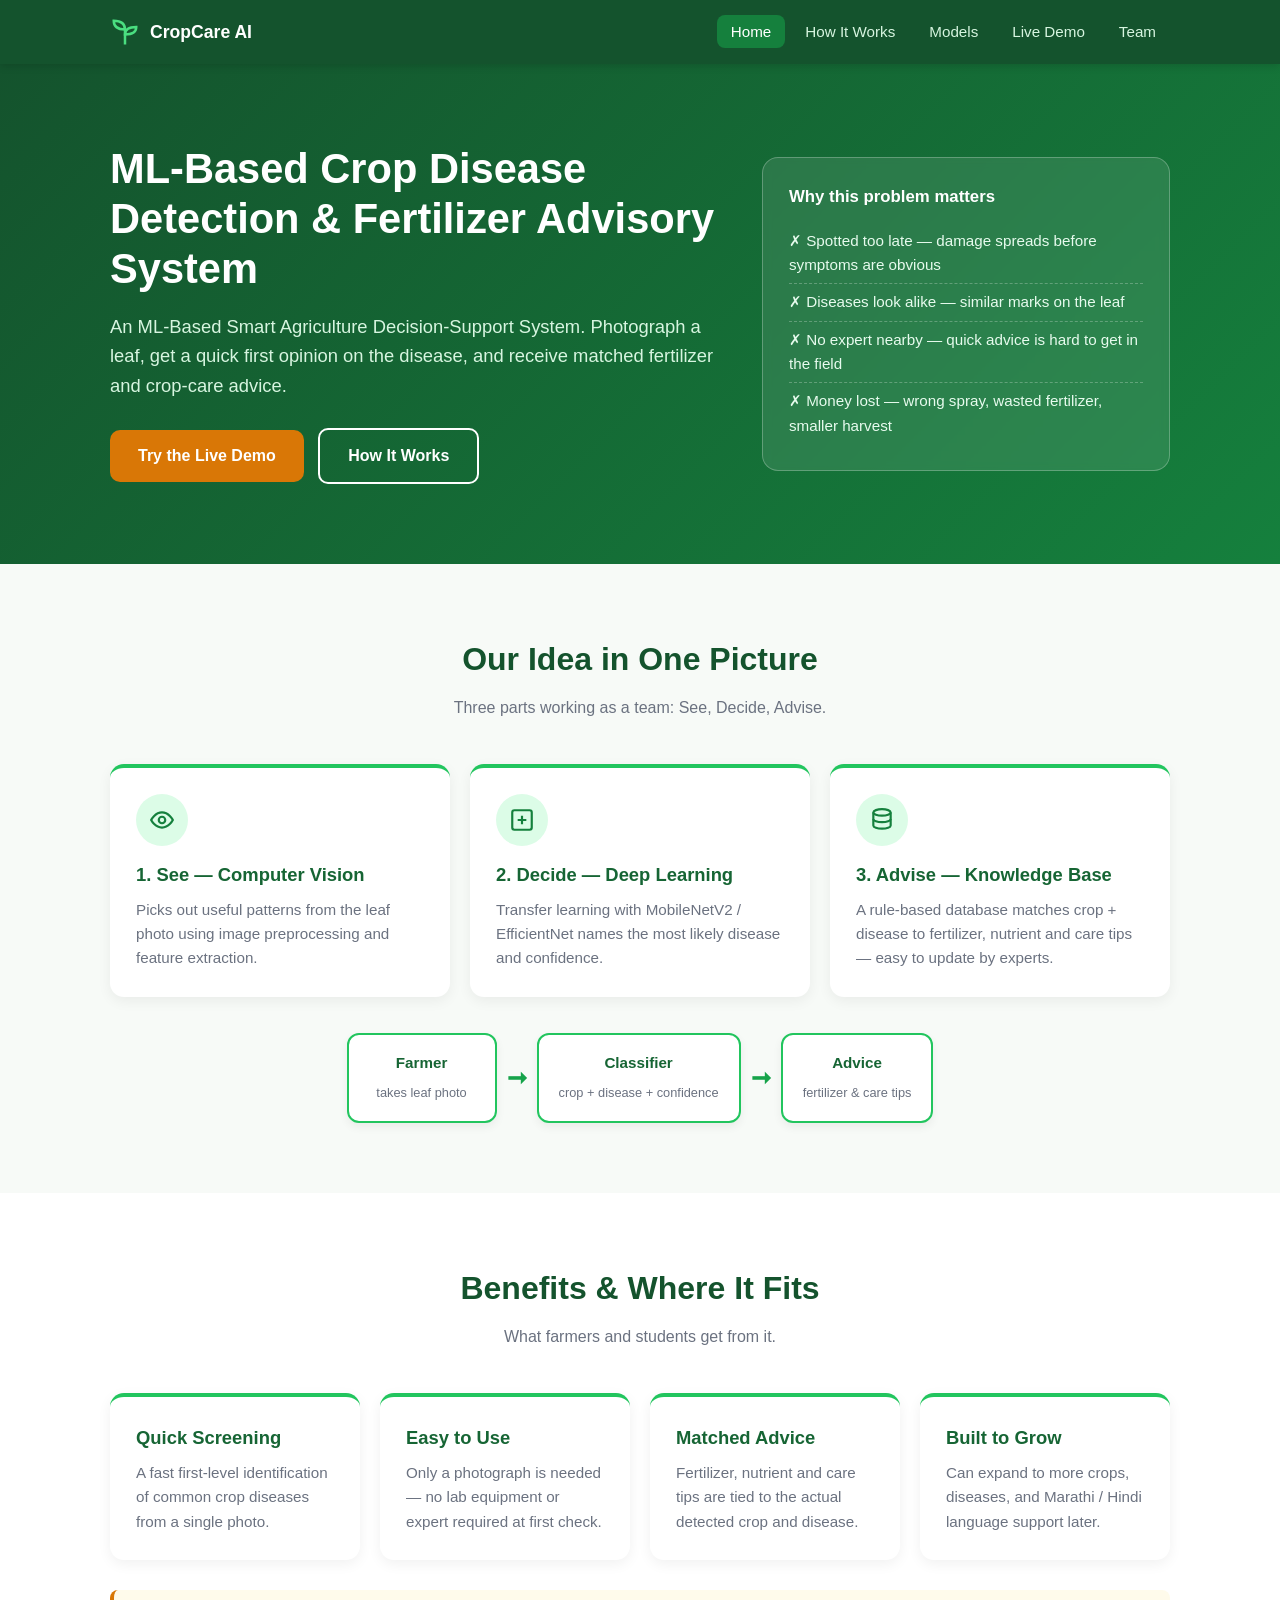
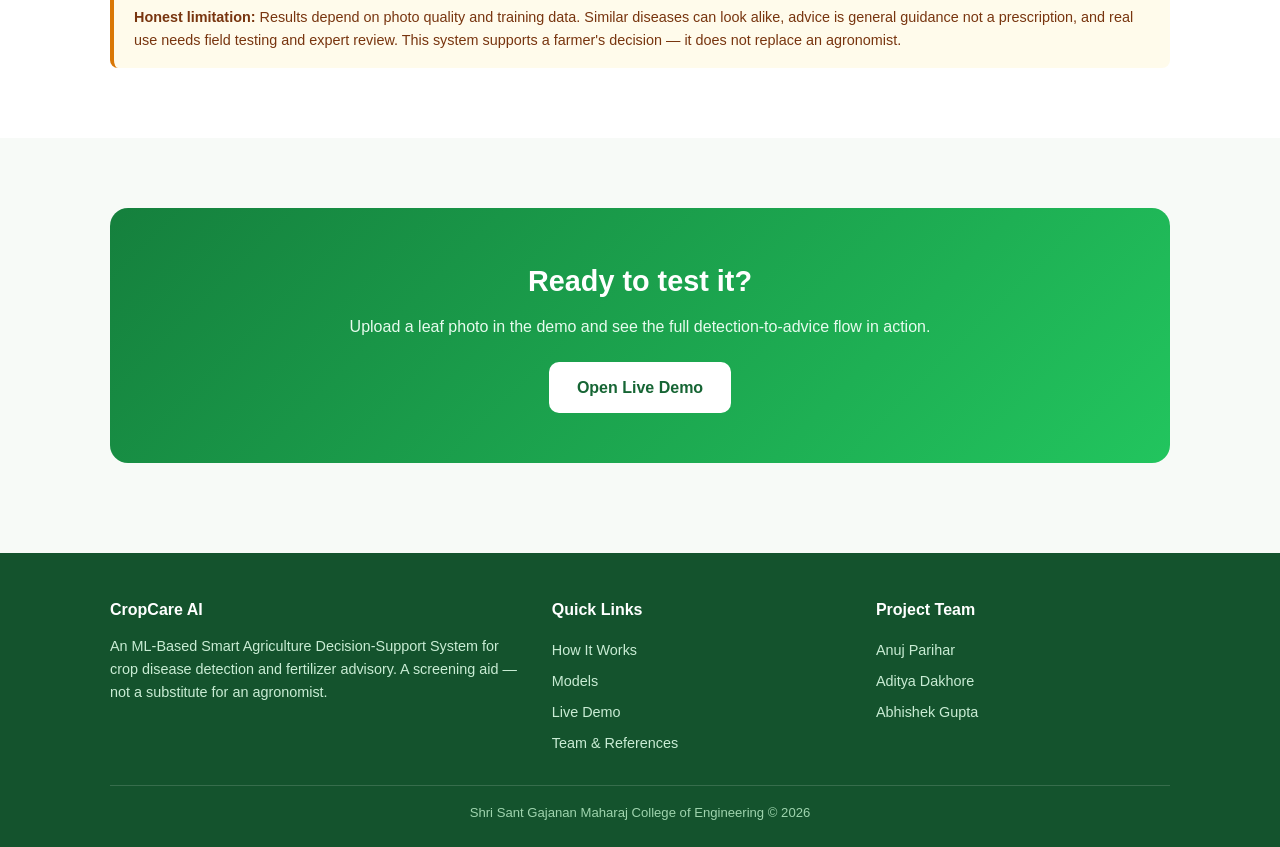
==== website/index.html @ b9314f1b "Initial fullstack project" ====
<!DOCTYPE html>
<html lang="en">
<head>
<title>CropCare AI | ML-Based Crop Disease Detection & Fertilizer Advisory</title>
<meta charset="UTF-8">
<meta name="viewport" content="width=device-width, initial-scale=1.0">
<link rel="stylesheet" href="css/style.css">
</head>
<body>
<nav>
  <div class="container nav-inner">
    <a class="logo" href="index.html">
      <svg viewBox="0 0 24 24" fill="none" stroke="#4ade80" stroke-width="2"><path d="M12 22V10"/><path d="M12 10C12 5 8 3 3 3c0 5 4 7 9 7z"/><path d="M12 14c0-4 3.5-6 9-6 0 4.5-3.5 6-9 6z"/></svg>
      CropCare AI
    </a>
    <button class="hamburger">&#9776;</button>
    <ul class="nav-links">
      <li><a href="index.html">Home</a></li>
      <li><a href="how-it-works.html">How It Works</a></li>
      <li><a href="models.html">Models</a></li>
      <li><a href="demo.html">Live Demo</a></li>
      <li><a href="team.html">Team</a></li>
    </ul>
  </div>
</nav>

<header class="hero">
  <div class="container hero-grid">
    <div>
      <h1>ML-Based Crop Disease Detection &amp; Fertilizer Advisory System</h1>
      <p class="lead">An ML-Based Smart Agriculture Decision-Support System. Photograph a leaf, get a quick first opinion on the disease, and receive matched fertilizer and crop-care advice.</p>
      <a href="demo.html" class="btn btn-primary">Try the Live Demo</a>
      <a href="how-it-works.html" class="btn btn-outline" style="margin-left:10px">How It Works</a>
    </div>
    <div class="hero-card">
      <h3>Why this problem matters</h3>
      <ul>
        <li>&#10007; Spotted too late — damage spreads before symptoms are obvious</li>
        <li>&#10007; Diseases look alike — similar marks on the leaf</li>
        <li>&#10007; No expert nearby — quick advice is hard to get in the field</li>
        <li>&#10007; Money lost — wrong spray, wasted fertilizer, smaller harvest</li>
      </ul>
    </div>
  </div>
</header>

<section>
  <div class="container">
    <h2 class="section-title">Our Idea in One Picture</h2>
    <p class="section-sub">Three parts working as a team: See, Decide, Advise.</p>
    <div class="grid-3">
      <div class="card">
        <div class="icon-circle"><svg viewBox="0 0 24 24" fill="none" stroke-width="2"><circle cx="12" cy="12" r="3"/><path d="M2 12s3.5-7 10-7 10 7 10 7-3.5 7-10 7-10-7-10-7z"/></svg></div>
        <h3>1. See — Computer Vision</h3>
        <p>Picks out useful patterns from the leaf photo using image preprocessing and feature extraction.</p>
      </div>
      <div class="card">
        <div class="icon-circle"><svg viewBox="0 0 24 24" fill="none" stroke-width="2"><rect x="3" y="3" width="18" height="18" rx="2"/><path d="M8 12h8M12 8v8"/></svg></div>
        <h3>2. Decide — Deep Learning</h3>
        <p>Transfer learning with MobileNetV2 / EfficientNet names the most likely disease and confidence.</p>
      </div>
      <div class="card">
        <div class="icon-circle"><svg viewBox="0 0 24 24" fill="none" stroke-width="2"><ellipse cx="12" cy="5" rx="8" ry="3"/><path d="M4 5v6c0 1.7 3.6 3 8 3s8-1.3 8-3V5"/><path d="M4 11v6c0 1.7 3.6 3 8 3s8-1.3 8-3v-6"/></svg></div>
        <h3>3. Advise — Knowledge Base</h3>
        <p>A rule-based database matches crop + disease to fertilizer, nutrient and care tips — easy to update by experts.</p>
      </div>
    </div>
    <div style="text-align:center;margin-top:36px">
      <div class="flow">
        <div class="flow-box"><b>Farmer</b><span>takes leaf photo</span></div>
        <div class="flow-arrow">&#10142;</div>
        <div class="flow-box"><b>Classifier</b><span>crop + disease + confidence</span></div>
        <div class="flow-arrow">&#10142;</div>
        <div class="flow-box"><b>Advice</b><span>fertilizer &amp; care tips</span></div>
      </div>
    </div>
  </div>
</section>

<section class="bg-white">
  <div class="container">
    <h2 class="section-title">Benefits &amp; Where It Fits</h2>
    <p class="section-sub">What farmers and students get from it.</p>
    <div class="grid-4">
      <div class="card"><h3>Quick Screening</h3><p>A fast first-level identification of common crop diseases from a single photo.</p></div>
      <div class="card"><h3>Easy to Use</h3><p>Only a photograph is needed — no lab equipment or expert required at first check.</p></div>
      <div class="card"><h3>Matched Advice</h3><p>Fertilizer, nutrient and care tips are tied to the actual detected crop and disease.</p></div>
      <div class="card"><h3>Built to Grow</h3><p>Can expand to more crops, diseases, and Marathi / Hindi language support later.</p></div>
    </div>
    <div class="disclaimer"><strong>Honest limitation:</strong> Results depend on photo quality and training data. Similar diseases can look alike, advice is general guidance not a prescription, and real use needs field testing and expert review. This system supports a farmer's decision — it does not replace an agronomist.</div>
  </div>
</section>

<section>
  <div class="container">
    <div class="cta">
      <h2>Ready to test it?</h2>
      <p>Upload a leaf photo in the demo and see the full detection-to-advice flow in action.</p>
      <a href="demo.html" class="btn btn-primary" style="background:#fff;color:var(--green-800)">Open Live Demo</a>
    </div>
  </div>
</section>

<footer>
  <div class="container">
    <div class="footer-grid">
      <div>
        <h4>CropCare AI</h4>
        <p style="font-size:.9rem">An ML-Based Smart Agriculture Decision-Support System for crop disease detection and fertilizer advisory. A screening aid — not a substitute for an agronomist.</p>
      </div>
      <div>
        <h4>Quick Links</h4>
        <ul>
          <li><a href="how-it-works.html">How It Works</a></li>
          <li><a href="models.html">Models</a></li>
          <li><a href="demo.html">Live Demo</a></li>
          <li><a href="team.html">Team &amp; References</a></li>
        </ul>
      </div>
      <div>
        <h4>Project Team</h4>
        <ul>
          <li>Anuj Parihar</li>
          <li>Aditya Dakhore</li>
          <li>Abhishek Gupta</li>
        </ul>
      </div>
    </div>
    <div class="footer-bottom">Shri Sant Gajanan Maharaj College of Engineering &copy; <span id="year"></span></div>
  </div>
</footer>
<script src="js/knowledgebase.js"></script>
<script src="js/main.js"></script>
</body>
</html>
---- website/css/style.css ----
:root{
  --green-900:#14532d; --green-800:#166534; --green-700:#15803d;
  --green-600:#16a34a; --green-500:#22c55e; --green-100:#dcfce7;
  --green-50:#f0fdf4; --amber:#d97706; --ink:#1f2937; --muted:#6b7280;
  --card:#ffffff; --bg:#f7faf7;
}
*{margin:0;padding:0;box-sizing:border-box}
body{font-family:'Segoe UI',Arial,sans-serif;background:var(--bg);color:var(--ink);line-height:1.6}
a{text-decoration:none;color:inherit}
.container{max-width:1100px;margin:0 auto;padding:0 20px}

/* NAV */
nav{background:var(--green-900);position:sticky;top:0;z-index:50;box-shadow:0 2px 8px rgba(0,0,0,.15)}
.nav-inner{display:flex;align-items:center;justify-content:space-between;height:64px}
.logo{display:flex;align-items:center;gap:10px;color:#fff;font-weight:700;font-size:1.1rem}
.logo svg{width:30px;height:30px}
.nav-links{display:flex;gap:6px;list-style:none}
.nav-links a{color:#d7f5e0;padding:8px 14px;border-radius:8px;font-size:.95rem;transition:.2s}
.nav-links a:hover,.nav-links a.active{background:var(--green-700);color:#fff}
.hamburger{display:none;background:none;border:none;color:#fff;font-size:1.6rem;cursor:pointer}

/* HERO */
.hero{background:linear-gradient(135deg,var(--green-900),var(--green-700));color:#fff;padding:80px 0}
.hero-grid{display:grid;grid-template-columns:1.2fr .8fr;gap:40px;align-items:center}
.hero h1{font-size:2.6rem;line-height:1.2;margin-bottom:18px}
.hero p.lead{font-size:1.15rem;color:#d7f5e0;margin-bottom:28px}
.btn{display:inline-block;padding:13px 28px;border-radius:10px;font-weight:600;transition:.2s;cursor:pointer;border:none;font-size:1rem}
.btn-primary{background:var(--amber);color:#fff}
.btn-primary:hover{background:#b45309;transform:translateY(-2px)}
.btn-outline{background:transparent;border:2px solid #fff;color:#fff}
.btn-outline:hover{background:rgba(255,255,255,.12)}
.hero-card{background:rgba(255,255,255,.1);border:1px solid rgba(255,255,255,.25);border-radius:16px;padding:26px;backdrop-filter:blur(4px)}
.hero-card h3{margin-bottom:12px;font-size:1.05rem}
.hero-card ul{list-style:none}
.hero-card li{padding:6px 0;border-bottom:1px dashed rgba(255,255,255,.25);font-size:.95rem;color:#e7fbee}
.hero-card li:last-child{border:none}

/* SECTIONS */
section{padding:70px 0}
.section-title{text-align:center;font-size:2rem;color:var(--green-900);margin-bottom:10px}
.section-sub{text-align:center;color:var(--muted);max-width:650px;margin:0 auto 44px}
.bg-white{background:#fff}

/* CARDS */
.grid-4{display:grid;grid-template-columns:repeat(4,1fr);gap:20px}
.grid-3{display:grid;grid-template-columns:repeat(3,1fr);gap:20px}
.grid-2{display:grid;grid-template-columns:repeat(2,1fr);gap:24px}
.card{background:var(--card);border-radius:14px;padding:26px;box-shadow:0 4px 14px rgba(0,0,0,.06);transition:.2s;border-top:4px solid var(--green-500)}
.card:hover{transform:translateY(-5px);box-shadow:0 10px 24px rgba(0,0,0,.1)}
.card h3{color:var(--green-800);margin-bottom:8px;font-size:1.15rem}
.card p{color:var(--muted);font-size:.95rem}
.icon-circle{width:52px;height:52px;border-radius:50%;background:var(--green-100);display:flex;align-items:center;justify-content:center;margin-bottom:14px}
.icon-circle svg{width:26px;height:26px;stroke:var(--green-700)}

/* STEPS */
.steps{counter-reset:step}
.step{display:flex;gap:18px;margin-bottom:26px;align-items:flex-start}
.step-num{counter-increment:step;min-width:46px;height:46px;border-radius:50%;background:var(--green-600);color:#fff;display:flex;align-items:center;justify-content:center;font-weight:700;font-size:1.1rem}
.step-num::before{content:counter(step)}
.step h4{color:var(--green-800);margin-bottom:4px}
.step p{color:var(--muted);font-size:.95rem}

/* TABLE */
table{width:100%;border-collapse:collapse;background:#fff;border-radius:12px;overflow:hidden;box-shadow:0 4px 14px rgba(0,0,0,.06)}
th{background:var(--green-800);color:#fff;padding:14px 16px;text-align:left;font-size:.95rem}
td{padding:13px 16px;border-bottom:1px solid #e5e7eb;font-size:.93rem;color:var(--ink)}
tr:hover td{background:var(--green-50)}

/* ARCHITECTURE FLOW */
.flow{display:flex;align-items:stretch;gap:0;flex-wrap:wrap;justify-content:center}
.flow-box{background:#fff;border:2px solid var(--green-500);border-radius:12px;padding:16px 20px;text-align:center;min-width:150px;box-shadow:0 4px 10px rgba(0,0,0,.06)}
.flow-box b{display:block;color:var(--green-800);margin-bottom:4px;font-size:.95rem}
.flow-box span{font-size:.8rem;color:var(--muted)}
.flow-arrow{align-self:center;padding:0 10px;color:var(--green-600);font-size:1.5rem;font-weight:700}

/* DEMO */
.demo-wrap{display:grid;grid-template-columns:1fr 1fr;gap:30px}
.upload-zone{border:3px dashed var(--green-500);border-radius:16px;padding:44px 24px;text-align:center;background:#fff;cursor:pointer;transition:.2s}
.upload-zone:hover,.upload-zone.dragover{background:var(--green-50);border-color:var(--green-700)}
.upload-zone svg{width:56px;height:56px;stroke:var(--green-600);margin-bottom:12px}
.sample-row{display:flex;gap:12px;justify-content:center;margin-top:18px;flex-wrap:wrap}
.sample-chip{border:1px solid var(--green-500);background:var(--green-50);border-radius:20px;padding:6px 14px;font-size:.82rem;cursor:pointer;color:var(--green-800)}
.sample-chip:hover{background:var(--green-100)}
.preview-box{margin-top:18px;text-align:center}
.preview-box img{max-width:100%;max-height:230px;border-radius:12px;box-shadow:0 4px 12px rgba(0,0,0,.15)}
.progress{height:8px;background:#e5e7eb;border-radius:6px;overflow:hidden;margin:16px 0;display:none}
.progress-bar{height:100%;width:0;background:linear-gradient(90deg,var(--green-500),var(--green-700));transition:width .3s}
.result-card{background:#fff;border-radius:16px;padding:26px;box-shadow:0 6px 18px rgba(0,0,0,.08);display:none}
.result-card.show{display:block}
.res-head{display:flex;justify-content:space-between;align-items:center;flex-wrap:wrap;gap:10px;border-bottom:2px solid var(--green-100);padding-bottom:14px;margin-bottom:16px}
.res-disease{font-size:1.3rem;color:var(--green-800);font-weight:700}
.conf-pill{background:var(--green-100);color:var(--green-800);padding:6px 16px;border-radius:20px;font-weight:700;font-size:.95rem}
.res-section{margin-bottom:14px}
.res-section h4{color:var(--green-700);font-size:.95rem;margin-bottom:6px;text-transform:uppercase;letter-spacing:.5px}
.res-section p,.res-section li{font-size:.93rem;color:var(--ink)}
.res-section ul{padding-left:20px}
.badge-sim{display:inline-block;background:#fef3c7;color:#92400e;font-size:.75rem;padding:3px 10px;border-radius:12px;font-weight:600;margin-bottom:10px}

/* TEAM */
.team-card{text-align:center}
.team-avatar{width:80px;height:80px;border-radius:50%;background:var(--green-600);color:#fff;display:flex;align-items:center;justify-content:center;font-size:1.6rem;font-weight:700;margin:0 auto 14px}

/* DISCLAIMER */
.disclaimer{background:#fffbeb;border-left:4px solid var(--amber);border-radius:8px;padding:16px 20px;margin-top:30px;color:#78350f;font-size:.9rem}

/* FOOTER */
footer{background:var(--green-900);color:#c9ecd4;padding:44px 0 24px;margin-top:20px}
.footer-grid{display:grid;grid-template-columns:1.4fr 1fr 1fr;gap:30px;margin-bottom:26px}
footer h4{color:#fff;margin-bottom:12px}
footer a{color:#c9ecd4;font-size:.9rem}
footer a:hover{color:#fff}
footer ul{list-style:none}
footer li{padding:4px 0;font-size:.9rem}
.footer-bottom{border-top:1px solid rgba(255,255,255,.15);padding-top:16px;text-align:center;font-size:.82rem;color:#9fd4ae}

/* CTA */
.cta{background:linear-gradient(135deg,var(--green-700),var(--green-500));border-radius:18px;padding:50px 30px;text-align:center;color:#fff}
.cta h2{font-size:1.8rem;margin-bottom:10px}
.cta p{color:#e7fbee;margin-bottom:22px}

/* REFERENCES */
.ref-list{padding-left:22px}
.ref-list li{margin-bottom:10px;font-size:.92rem;color:var(--muted)}

/* RESPONSIVE */
@media(max-width:900px){
  .hero-grid,.demo-wrap,.grid-2{grid-template-columns:1fr}
  .grid-4{grid-template-columns:repeat(2,1fr)}
  .grid-3{grid-template-columns:repeat(2,1fr)}
  .footer-grid{grid-template-columns:1fr}
  .hero h1{font-size:2rem}
}
@media(max-width:600px){
  .grid-4,.grid-3{grid-template-columns:1fr}
  .hamburger{display:block}
  .nav-links{display:none;position:absolute;top:64px;left:0;right:0;background:var(--green-900);flex-direction:column;padding:12px;gap:4px}
  .nav-links.open{display:flex}
  .flow-box{min-width:120px;margin-bottom:6px}
  .flow-arrow{transform:rotate(90deg);padding:4px 0}
  .flow{flex-direction:column;align-items:center}
}
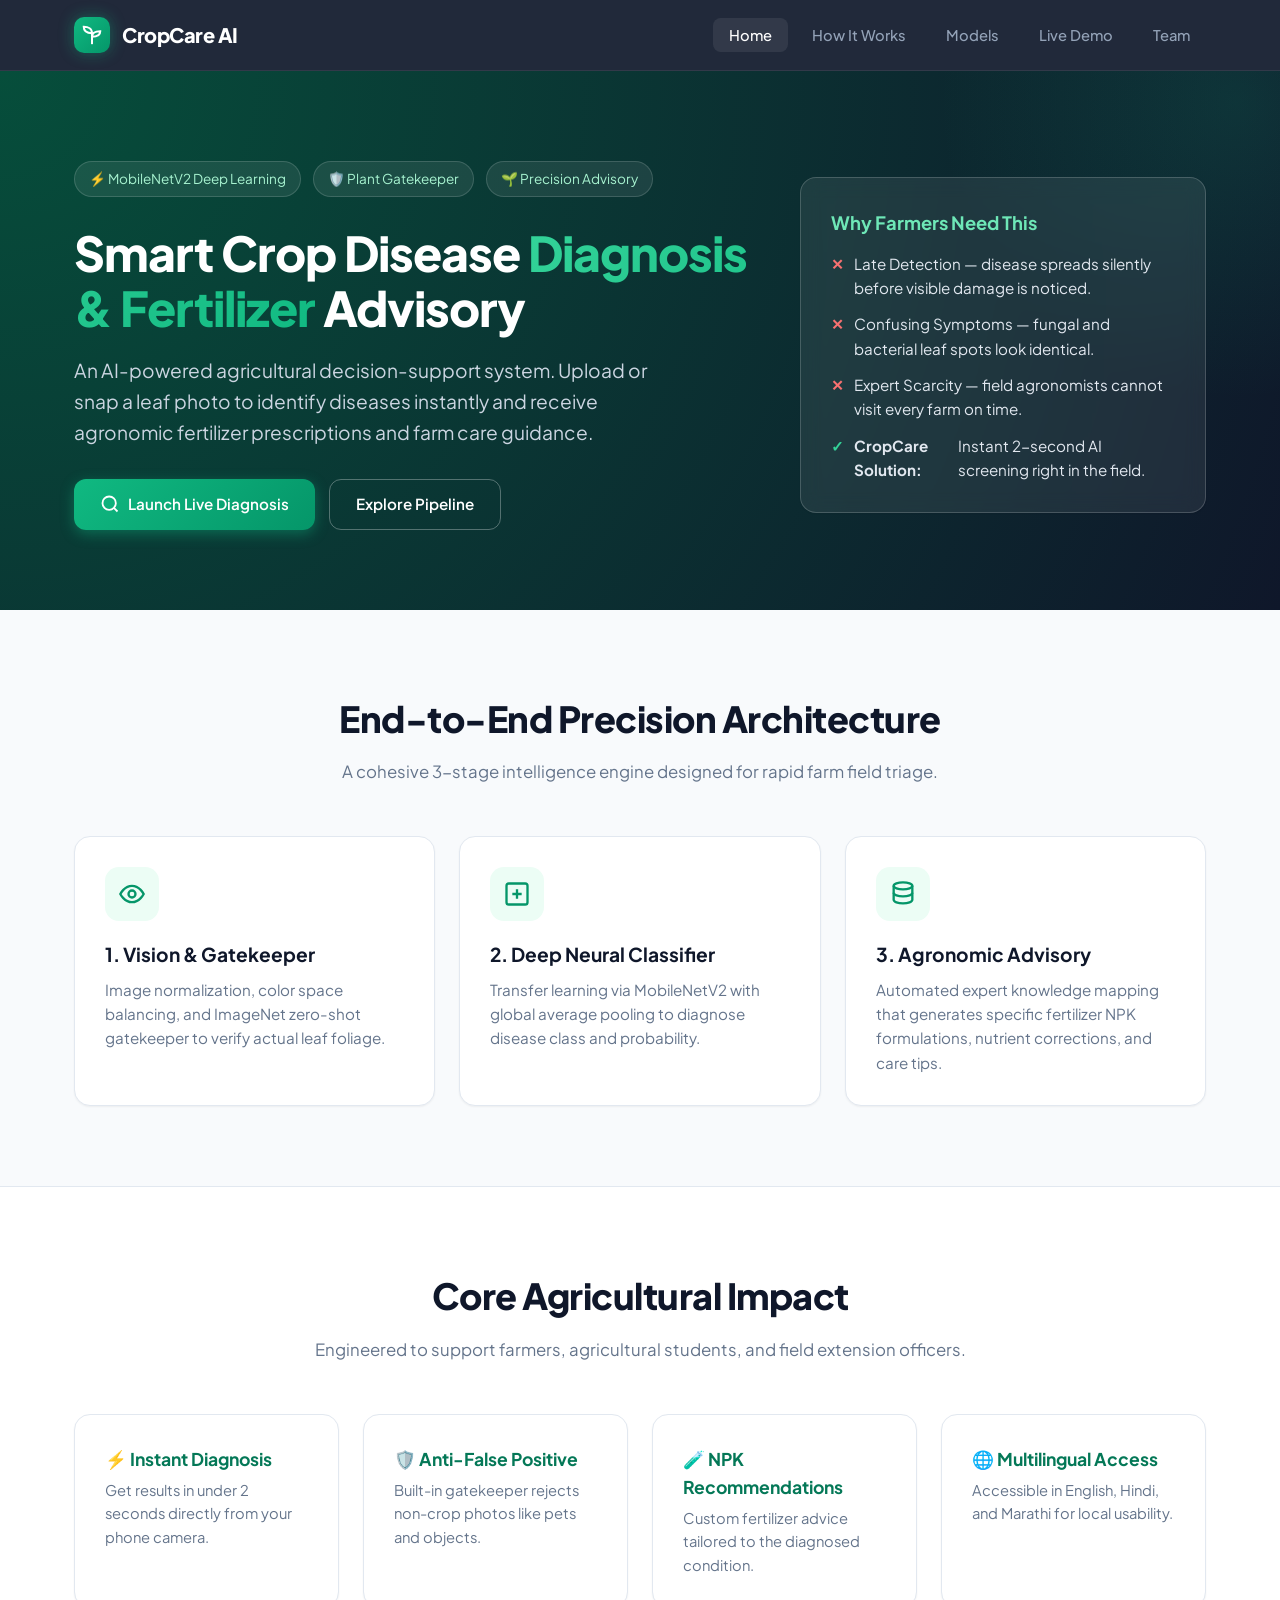
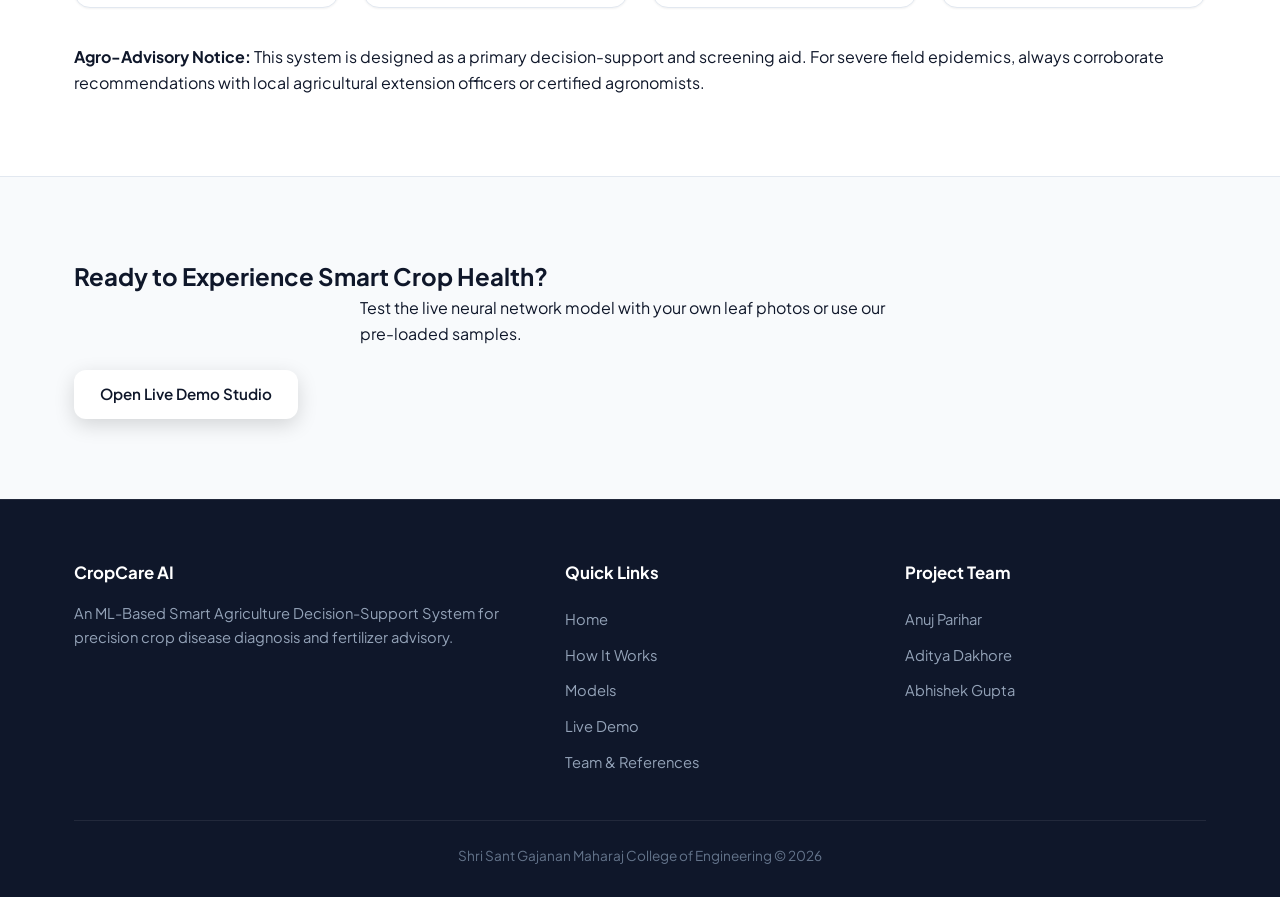
==== commit 0e48ac08: "Add files via upload" ====
--- a/website/index.html
+++ b/website/index.html
@@ -4,18 +4,25 @@
 <title>CropCare AI | ML-Based Crop Disease Detection & Fertilizer Advisory</title>
 <meta charset="UTF-8">
 <meta name="viewport" content="width=device-width, initial-scale=1.0">
+<link rel="preconnect" href="https://fonts.googleapis.com">
+<link rel="preconnect" href="https://fonts.gstatic.com" crossorigin>
+<link href="https://fonts.googleapis.com/css2?family=Plus+Jakarta+Sans:wght@400;500;600;700;800&display=swap" rel="stylesheet">
 <link rel="stylesheet" href="css/style.css">
 </head>
 <body>
+
+<!-- NAVBAR -->
 <nav>
   <div class="container nav-inner">
     <a class="logo" href="index.html">
-      <svg viewBox="0 0 24 24" fill="none" stroke="#4ade80" stroke-width="2"><path d="M12 22V10"/><path d="M12 10C12 5 8 3 3 3c0 5 4 7 9 7z"/><path d="M12 14c0-4 3.5-6 9-6 0 4.5-3.5 6-9 6z"/></svg>
+      <div class="logo-icon">
+        <svg viewBox="0 0 24 24" fill="none" stroke="currentColor" stroke-width="2.2"><path d="M12 22V10"/><path d="M12 10C12 5 8 3 3 3c0 5 4 7 9 7z"/><path d="M12 14c0-4 3.5-6 9-6 0 4.5-3.5 6-9 6z"/></svg>
+      </div>
       CropCare AI
     </a>
     <button class="hamburger">&#9776;</button>
     <ul class="nav-links">
-      <li><a href="index.html">Home</a></li>
+      <li><a href="index.html" class="active">Home</a></li>
       <li><a href="how-it-works.html">How It Works</a></li>
       <li><a href="models.html">Models</a></li>
       <li><a href="demo.html">Live Demo</a></li>
@@ -24,93 +31,136 @@
   </div>
 </nav>
 
+<!-- HERO -->
 <header class="hero">
   <div class="container hero-grid">
     <div>
-      <h1>ML-Based Crop Disease Detection &amp; Fertilizer Advisory System</h1>
-      <p class="lead">An ML-Based Smart Agriculture Decision-Support System. Photograph a leaf, get a quick first opinion on the disease, and receive matched fertilizer and crop-care advice.</p>
-      <a href="demo.html" class="btn btn-primary">Try the Live Demo</a>
-      <a href="how-it-works.html" class="btn btn-outline" style="margin-left:10px">How It Works</a>
+      <div class="hero-badges">
+        <span class="hero-badge">⚡ MobileNetV2 Deep Learning</span>
+        <span class="hero-badge">🛡️ Plant Gatekeeper</span>
+        <span class="hero-badge">🌱 Precision Advisory</span>
+      </div>
+      <h1>Smart Crop Disease <span>Diagnosis &amp; Fertilizer</span> Advisory</h1>
+      <p class="lead">An AI-powered agricultural decision-support system. Upload or snap a leaf photo to identify diseases instantly and receive agronomic fertilizer prescriptions and farm care guidance.</p>
+      <div style="display:flex;gap:14px;flex-wrap:wrap">
+        <a href="demo.html" class="btn btn-primary">
+          <svg width="20" height="20" viewBox="0 0 24 24" fill="none" stroke="currentColor" stroke-width="2.2"><circle cx="11" cy="11" r="8"/><path d="m21 21-4.3-4.3"/></svg>
+          Launch Live Diagnosis
+        </a>
+        <a href="how-it-works.html" class="btn btn-outline">Explore Pipeline</a>
+      </div>
     </div>
-    <div class="hero-card">
-      <h3>Why this problem matters</h3>
-      <ul>
-        <li>&#10007; Spotted too late — damage spreads before symptoms are obvious</li>
-        <li>&#10007; Diseases look alike — similar marks on the leaf</li>
-        <li>&#10007; No expert nearby — quick advice is hard to get in the field</li>
-        <li>&#10007; Money lost — wrong spray, wasted fertilizer, smaller harvest</li>
+    
+    <div class="card" style="background:rgba(255,255,255,0.08);border:1px solid rgba(255,255,255,0.18);backdrop-filter:blur(10px);color:#fff">
+      <h3 style="color:#6ee7b7;font-size:1.15rem;margin-bottom:14px">Why Farmers Need This</h3>
+      <ul style="list-style:none;display:flex;flex-direction:column;gap:12px;font-size:.95rem;color:#e2e8f0">
+        <li style="display:flex;align-items:flex-start;gap:10px">
+          <span style="color:#f87171;font-weight:700">✕</span> Late Detection — disease spreads silently before visible damage is noticed.
+        </li>
+        <li style="display:flex;align-items:flex-start;gap:10px">
+          <span style="color:#f87171;font-weight:700">✕</span> Confusing Symptoms — fungal and bacterial leaf spots look identical.
+        </li>
+        <li style="display:flex;align-items:flex-start;gap:10px">
+          <span style="color:#f87171;font-weight:700">✕</span> Expert Scarcity — field agronomists cannot visit every farm on time.
+        </li>
+        <li style="display:flex;align-items:flex-start;gap:10px">
+          <span style="color:#34d399;font-weight:700">✓</span> <b>CropCare Solution:</b> Instant 2-second AI screening right in the field.
+        </li>
       </ul>
     </div>
   </div>
 </header>
 
+<!-- THREE PILLARS -->
 <section>
   <div class="container">
-    <h2 class="section-title">Our Idea in One Picture</h2>
-    <p class="section-sub">Three parts working as a team: See, Decide, Advise.</p>
+    <h2 class="section-title">End-to-End Precision Architecture</h2>
+    <p class="section-sub">A cohesive 3-stage intelligence engine designed for rapid farm field triage.</p>
+    
     <div class="grid-3">
       <div class="card">
-        <div class="icon-circle"><svg viewBox="0 0 24 24" fill="none" stroke-width="2"><circle cx="12" cy="12" r="3"/><path d="M2 12s3.5-7 10-7 10 7 10 7-3.5 7-10 7-10-7-10-7z"/></svg></div>
-        <h3>1. See — Computer Vision</h3>
-        <p>Picks out useful patterns from the leaf photo using image preprocessing and feature extraction.</p>
+        <div class="icon-circle">
+          <svg viewBox="0 0 24 24" fill="none" stroke-width="2"><circle cx="12" cy="12" r="3"/><path d="M2 12s3.5-7 10-7 10 7 10 7-3.5 7-10 7-10-7-10-7z"/></svg>
+        </div>
+        <h3 style="color:var(--ink);font-size:1.2rem;margin-bottom:8px">1. Vision &amp; Gatekeeper</h3>
+        <p style="color:var(--muted);font-size:.95rem">Image normalization, color space balancing, and ImageNet zero-shot gatekeeper to verify actual leaf foliage.</p>
       </div>
+
       <div class="card">
-        <div class="icon-circle"><svg viewBox="0 0 24 24" fill="none" stroke-width="2"><rect x="3" y="3" width="18" height="18" rx="2"/><path d="M8 12h8M12 8v8"/></svg></div>
-        <h3>2. Decide — Deep Learning</h3>
-        <p>Transfer learning with MobileNetV2 / EfficientNet names the most likely disease and confidence.</p>
+        <div class="icon-circle">
+          <svg viewBox="0 0 24 24" fill="none" stroke-width="2"><rect x="3" y="3" width="18" height="18" rx="2"/><path d="M8 12h8M12 8v8"/></svg>
+        </div>
+        <h3 style="color:var(--ink);font-size:1.2rem;margin-bottom:8px">2. Deep Neural Classifier</h3>
+        <p style="color:var(--muted);font-size:.95rem">Transfer learning via MobileNetV2 with global average pooling to diagnose disease class and probability.</p>
       </div>
+
       <div class="card">
-        <div class="icon-circle"><svg viewBox="0 0 24 24" fill="none" stroke-width="2"><ellipse cx="12" cy="5" rx="8" ry="3"/><path d="M4 5v6c0 1.7 3.6 3 8 3s8-1.3 8-3V5"/><path d="M4 11v6c0 1.7 3.6 3 8 3s8-1.3 8-3v-6"/></svg></div>
-        <h3>3. Advise — Knowledge Base</h3>
-        <p>A rule-based database matches crop + disease to fertilizer, nutrient and care tips — easy to update by experts.</p>
-      </div>
-    </div>
-    <div style="text-align:center;margin-top:36px">
-      <div class="flow">
-        <div class="flow-box"><b>Farmer</b><span>takes leaf photo</span></div>
-        <div class="flow-arrow">&#10142;</div>
-        <div class="flow-box"><b>Classifier</b><span>crop + disease + confidence</span></div>
-        <div class="flow-arrow">&#10142;</div>
-        <div class="flow-box"><b>Advice</b><span>fertilizer &amp; care tips</span></div>
+        <div class="icon-circle">
+          <svg viewBox="0 0 24 24" fill="none" stroke-width="2"><ellipse cx="12" cy="5" rx="8" ry="3"/><path d="M4 5v6c0 1.7 3.6 3 8 3s8-1.3 8-3V5"/><path d="M4 11v6c0 1.7 3.6 3 8 3s8-1.3 8-3v-6"/></svg>
+        </div>
+        <h3 style="color:var(--ink);font-size:1.2rem;margin-bottom:8px">3. Agronomic Advisory</h3>
+        <p style="color:var(--muted);font-size:.95rem">Automated expert knowledge mapping that generates specific fertilizer NPK formulations, nutrient corrections, and care tips.</p>
       </div>
     </div>
   </div>
 </section>
 
-<section class="bg-white">
+<!-- BENEFITS -->
+<section style="background:#fff;border-top:1px solid var(--border);border-bottom:1px solid var(--border)">
   <div class="container">
-    <h2 class="section-title">Benefits &amp; Where It Fits</h2>
-    <p class="section-sub">What farmers and students get from it.</p>
+    <h2 class="section-title">Core Agricultural Impact</h2>
+    <p class="section-sub">Engineered to support farmers, agricultural students, and field extension officers.</p>
+    
     <div class="grid-4">
-      <div class="card"><h3>Quick Screening</h3><p>A fast first-level identification of common crop diseases from a single photo.</p></div>
-      <div class="card"><h3>Easy to Use</h3><p>Only a photograph is needed — no lab equipment or expert required at first check.</p></div>
-      <div class="card"><h3>Matched Advice</h3><p>Fertilizer, nutrient and care tips are tied to the actual detected crop and disease.</p></div>
-      <div class="card"><h3>Built to Grow</h3><p>Can expand to more crops, diseases, and Marathi / Hindi language support later.</p></div>
+      <div class="card">
+        <h4 style="color:var(--primary-dark);font-size:1.1rem;margin-bottom:6px">⚡ Instant Diagnosis</h4>
+        <p style="color:var(--muted);font-size:.92rem">Get results in under 2 seconds directly from your phone camera.</p>
+      </div>
+      <div class="card">
+        <h4 style="color:var(--primary-dark);font-size:1.1rem;margin-bottom:6px">🛡️ Anti-False Positive</h4>
+        <p style="color:var(--muted);font-size:.92rem">Built-in gatekeeper rejects non-crop photos like pets and objects.</p>
+      </div>
+      <div class="card">
+        <h4 style="color:var(--primary-dark);font-size:1.1rem;margin-bottom:6px">🧪 NPK Recommendations</h4>
+        <p style="color:var(--muted);font-size:.92rem">Custom fertilizer advice tailored to the diagnosed condition.</p>
+      </div>
+      <div class="card">
+        <h4 style="color:var(--primary-dark);font-size:1.1rem;margin-bottom:6px">🌐 Multilingual Access</h4>
+        <p style="color:var(--muted);font-size:.92rem">Accessible in English, Hindi, and Marathi for local usability.</p>
+      </div>
     </div>
-    <div class="disclaimer"><strong>Honest limitation:</strong> Results depend on photo quality and training data. Similar diseases can look alike, advice is general guidance not a prescription, and real use needs field testing and expert review. This system supports a farmer's decision — it does not replace an agronomist.</div>
-  </div>
-</section>
 
-<section>
-  <div class="container">
-    <div class="cta">
-      <h2>Ready to test it?</h2>
-      <p>Upload a leaf photo in the demo and see the full detection-to-advice flow in action.</p>
-      <a href="demo.html" class="btn btn-primary" style="background:#fff;color:var(--green-800)">Open Live Demo</a>
+    <div class="disclaimer" style="margin-top:36px">
+      <strong>Agro-Advisory Notice:</strong> This system is designed as a primary decision-support and screening aid. For severe field epidemics, always corroborate recommendations with local agricultural extension officers or certified agronomists.
     </div>
   </div>
 </section>
 
+<!-- CTA -->
+<section>
+  <div class="container">
+    <div class="cta">
+      <h2>Ready to Experience Smart Crop Health?</h2>
+      <p style="max-width:560px;margin:0 auto 24px">Test the live neural network model with your own leaf photos or use our pre-loaded samples.</p>
+      <a href="demo.html" class="btn btn-primary" style="background:#fff;color:var(--ink);box-shadow:0 6px 20px rgba(0,0,0,0.15)">
+        Open Live Demo Studio
+      </a>
+    </div>
+  </div>
+</section>
+
+<!-- FOOTER -->
 <footer>
   <div class="container">
     <div class="footer-grid">
       <div>
         <h4>CropCare AI</h4>
-        <p style="font-size:.9rem">An ML-Based Smart Agriculture Decision-Support System for crop disease detection and fertilizer advisory. A screening aid — not a substitute for an agronomist.</p>
+        <p style="font-size:.92rem;line-height:1.6">An ML-Based Smart Agriculture Decision-Support System for precision crop disease diagnosis and fertilizer advisory.</p>
       </div>
       <div>
         <h4>Quick Links</h4>
         <ul>
+          <li><a href="index.html">Home</a></li>
           <li><a href="how-it-works.html">How It Works</a></li>
           <li><a href="models.html">Models</a></li>
           <li><a href="demo.html">Live Demo</a></li>
@@ -129,6 +179,7 @@
     <div class="footer-bottom">Shri Sant Gajanan Maharaj College of Engineering &copy; <span id="year"></span></div>
   </div>
 </footer>
+
 <script src="js/knowledgebase.js"></script>
 <script src="js/main.js"></script>
 </body>
--- a/website/css/style.css
+++ b/website/css/style.css
@@ -1,142 +1,525 @@
-
-:root{
-  --green-900:#14532d; --green-800:#166534; --green-700:#15803d;
-  --green-600:#16a34a; --green-500:#22c55e; --green-100:#dcfce7;
-  --green-50:#f0fdf4; --amber:#d97706; --ink:#1f2937; --muted:#6b7280;
-  --card:#ffffff; --bg:#f7faf7;
-}
-*{margin:0;padding:0;box-sizing:border-box}
-body{font-family:'Segoe UI',Arial,sans-serif;background:var(--bg);color:var(--ink);line-height:1.6}
-a{text-decoration:none;color:inherit}
-.container{max-width:1100px;margin:0 auto;padding:0 20px}
-
-/* NAV */
-nav{background:var(--green-900);position:sticky;top:0;z-index:50;box-shadow:0 2px 8px rgba(0,0,0,.15)}
-.nav-inner{display:flex;align-items:center;justify-content:space-between;height:64px}
-.logo{display:flex;align-items:center;gap:10px;color:#fff;font-weight:700;font-size:1.1rem}
-.logo svg{width:30px;height:30px}
-.nav-links{display:flex;gap:6px;list-style:none}
-.nav-links a{color:#d7f5e0;padding:8px 14px;border-radius:8px;font-size:.95rem;transition:.2s}
-.nav-links a:hover,.nav-links a.active{background:var(--green-700);color:#fff}
-.hamburger{display:none;background:none;border:none;color:#fff;font-size:1.6rem;cursor:pointer}
+:root {
+  --primary: #059669;
+  --primary-dark: #047857;
+  --primary-light: #10b981;
+  --primary-subtle: #ecfdf5;
+  --accent: #f59e0b;
+  --accent-dark: #d97706;
+  --danger: #ef4444;
+  --danger-subtle: #fee2e2;
+  --ink: #0f172a;
+  --ink-light: #334155;
+  --muted: #64748b;
+  --border: #e2e8f0;
+  --card: #ffffff;
+  --bg: #f8fafc;
+  --shadow-sm: 0 1px 2px 0 rgb(0 0 0 / 0.05);
+  --shadow-md: 0 4px 6px -1px rgb(0 0 0 / 0.1), 0 2px 4px -2px rgb(0 0 0 / 0.1);
+  --shadow-lg: 0 10px 15px -3px rgb(0 0 0 / 0.1), 0 4px 6px -4px rgb(0 0 0 / 0.1);
+  --shadow-xl: 0 20px 25px -5px rgb(0 0 0 / 0.1), 0 8px 10px -6px rgb(0 0 0 / 0.1);
+  --radius-lg: 16px;
+  --radius-xl: 24px;
+}
+
+* { margin: 0; padding: 0; box-sizing: border-box; }
+
+body {
+  font-family: 'Plus Jakarta Sans', 'Inter', -apple-system, BlinkMacSystemFont, 'Segoe UI', Roboto, sans-serif;
+  background: var(--bg);
+  color: var(--ink);
+  line-height: 1.6;
+  -webkit-font-smoothing: antialiased;
+}
+
+a { text-decoration: none; color: inherit; }
+
+.container {
+  max-width: 1180px;
+  margin: 0 auto;
+  padding: 0 24px;
+}
+
+/* NAVBAR */
+nav {
+  background: rgba(15, 23, 42, 0.92);
+  backdrop-filter: blur(12px);
+  position: sticky;
+  top: 0;
+  z-index: 100;
+  border-bottom: 1px solid rgba(255, 255, 255, 0.08);
+}
+.nav-inner {
+  display: flex;
+  align-items: center;
+  justify-content: space-between;
+  height: 70px;
+}
+.logo {
+  display: flex;
+  align-items: center;
+  gap: 12px;
+  color: #fff;
+  font-weight: 800;
+  font-size: 1.25rem;
+  letter-spacing: -0.5px;
+}
+.logo-icon {
+  width: 36px;
+  height: 36px;
+  background: linear-gradient(135deg, #10b981, #059669);
+  border-radius: 10px;
+  display: flex;
+  align-items: center;
+  justify-content: center;
+  box-shadow: 0 0 15px rgba(16, 185, 129, 0.4);
+}
+.logo-icon svg { width: 22px; height: 22px; stroke: #fff; }
+.nav-links { display: flex; gap: 8px; list-style: none; align-items: center; }
+.nav-links a {
+  color: #94a3b8;
+  padding: 8px 16px;
+  border-radius: 8px;
+  font-size: 0.92rem;
+  font-weight: 500;
+  transition: all 0.2s;
+}
+.nav-links a:hover, .nav-links a.active {
+  color: #fff;
+  background: rgba(255, 255, 255, 0.08);
+}
+.lang-select {
+  background: rgba(255, 255, 255, 0.1);
+  color: #fff;
+  border: 1px solid rgba(255, 255, 255, 0.2);
+  padding: 6px 12px;
+  border-radius: 8px;
+  font-size: 0.85rem;
+  cursor: pointer;
+  outline: none;
+  margin-left: 12px;
+}
+.lang-select option { background: #0f172a; color: #fff; }
+.hamburger { display: none; background: none; border: none; color: #fff; font-size: 1.6rem; cursor: pointer; }
 
 /* HERO */
-.hero{background:linear-gradient(135deg,var(--green-900),var(--green-700));color:#fff;padding:80px 0}
-.hero-grid{display:grid;grid-template-columns:1.2fr .8fr;gap:40px;align-items:center}
-.hero h1{font-size:2.6rem;line-height:1.2;margin-bottom:18px}
-.hero p.lead{font-size:1.15rem;color:#d7f5e0;margin-bottom:28px}
-.btn{display:inline-block;padding:13px 28px;border-radius:10px;font-weight:600;transition:.2s;cursor:pointer;border:none;font-size:1rem}
-.btn-primary{background:var(--amber);color:#fff}
-.btn-primary:hover{background:#b45309;transform:translateY(-2px)}
-.btn-outline{background:transparent;border:2px solid #fff;color:#fff}
-.btn-outline:hover{background:rgba(255,255,255,.12)}
-.hero-card{background:rgba(255,255,255,.1);border:1px solid rgba(255,255,255,.25);border-radius:16px;padding:26px;backdrop-filter:blur(4px)}
-.hero-card h3{margin-bottom:12px;font-size:1.05rem}
-.hero-card ul{list-style:none}
-.hero-card li{padding:6px 0;border-bottom:1px dashed rgba(255,255,255,.25);font-size:.95rem;color:#e7fbee}
-.hero-card li:last-child{border:none}
-
-/* SECTIONS */
-section{padding:70px 0}
-.section-title{text-align:center;font-size:2rem;color:var(--green-900);margin-bottom:10px}
-.section-sub{text-align:center;color:var(--muted);max-width:650px;margin:0 auto 44px}
-.bg-white{background:#fff}
-
-/* CARDS */
-.grid-4{display:grid;grid-template-columns:repeat(4,1fr);gap:20px}
-.grid-3{display:grid;grid-template-columns:repeat(3,1fr);gap:20px}
-.grid-2{display:grid;grid-template-columns:repeat(2,1fr);gap:24px}
-.card{background:var(--card);border-radius:14px;padding:26px;box-shadow:0 4px 14px rgba(0,0,0,.06);transition:.2s;border-top:4px solid var(--green-500)}
-.card:hover{transform:translateY(-5px);box-shadow:0 10px 24px rgba(0,0,0,.1)}
-.card h3{color:var(--green-800);margin-bottom:8px;font-size:1.15rem}
-.card p{color:var(--muted);font-size:.95rem}
-.icon-circle{width:52px;height:52px;border-radius:50%;background:var(--green-100);display:flex;align-items:center;justify-content:center;margin-bottom:14px}
-.icon-circle svg{width:26px;height:26px;stroke:var(--green-700)}
-
-/* STEPS */
-.steps{counter-reset:step}
-.step{display:flex;gap:18px;margin-bottom:26px;align-items:flex-start}
-.step-num{counter-increment:step;min-width:46px;height:46px;border-radius:50%;background:var(--green-600);color:#fff;display:flex;align-items:center;justify-content:center;font-weight:700;font-size:1.1rem}
-.step-num::before{content:counter(step)}
-.step h4{color:var(--green-800);margin-bottom:4px}
-.step p{color:var(--muted);font-size:.95rem}
-
-/* TABLE */
-table{width:100%;border-collapse:collapse;background:#fff;border-radius:12px;overflow:hidden;box-shadow:0 4px 14px rgba(0,0,0,.06)}
-th{background:var(--green-800);color:#fff;padding:14px 16px;text-align:left;font-size:.95rem}
-td{padding:13px 16px;border-bottom:1px solid #e5e7eb;font-size:.93rem;color:var(--ink)}
-tr:hover td{background:var(--green-50)}
-
-/* ARCHITECTURE FLOW */
-.flow{display:flex;align-items:stretch;gap:0;flex-wrap:wrap;justify-content:center}
-.flow-box{background:#fff;border:2px solid var(--green-500);border-radius:12px;padding:16px 20px;text-align:center;min-width:150px;box-shadow:0 4px 10px rgba(0,0,0,.06)}
-.flow-box b{display:block;color:var(--green-800);margin-bottom:4px;font-size:.95rem}
-.flow-box span{font-size:.8rem;color:var(--muted)}
-.flow-arrow{align-self:center;padding:0 10px;color:var(--green-600);font-size:1.5rem;font-weight:700}
-
-/* DEMO */
-.demo-wrap{display:grid;grid-template-columns:1fr 1fr;gap:30px}
-.upload-zone{border:3px dashed var(--green-500);border-radius:16px;padding:44px 24px;text-align:center;background:#fff;cursor:pointer;transition:.2s}
-.upload-zone:hover,.upload-zone.dragover{background:var(--green-50);border-color:var(--green-700)}
-.upload-zone svg{width:56px;height:56px;stroke:var(--green-600);margin-bottom:12px}
-.sample-row{display:flex;gap:12px;justify-content:center;margin-top:18px;flex-wrap:wrap}
-.sample-chip{border:1px solid var(--green-500);background:var(--green-50);border-radius:20px;padding:6px 14px;font-size:.82rem;cursor:pointer;color:var(--green-800)}
-.sample-chip:hover{background:var(--green-100)}
-.preview-box{margin-top:18px;text-align:center}
-.preview-box img{max-width:100%;max-height:230px;border-radius:12px;box-shadow:0 4px 12px rgba(0,0,0,.15)}
-.progress{height:8px;background:#e5e7eb;border-radius:6px;overflow:hidden;margin:16px 0;display:none}
-.progress-bar{height:100%;width:0;background:linear-gradient(90deg,var(--green-500),var(--green-700));transition:width .3s}
-.result-card{background:#fff;border-radius:16px;padding:26px;box-shadow:0 6px 18px rgba(0,0,0,.08);display:none}
-.result-card.show{display:block}
-.res-head{display:flex;justify-content:space-between;align-items:center;flex-wrap:wrap;gap:10px;border-bottom:2px solid var(--green-100);padding-bottom:14px;margin-bottom:16px}
-.res-disease{font-size:1.3rem;color:var(--green-800);font-weight:700}
-.conf-pill{background:var(--green-100);color:var(--green-800);padding:6px 16px;border-radius:20px;font-weight:700;font-size:.95rem}
-.res-section{margin-bottom:14px}
-.res-section h4{color:var(--green-700);font-size:.95rem;margin-bottom:6px;text-transform:uppercase;letter-spacing:.5px}
-.res-section p,.res-section li{font-size:.93rem;color:var(--ink)}
-.res-section ul{padding-left:20px}
-.badge-sim{display:inline-block;background:#fef3c7;color:#92400e;font-size:.75rem;padding:3px 10px;border-radius:12px;font-weight:600;margin-bottom:10px}
-
-/* TEAM */
-.team-card{text-align:center}
-.team-avatar{width:80px;height:80px;border-radius:50%;background:var(--green-600);color:#fff;display:flex;align-items:center;justify-content:center;font-size:1.6rem;font-weight:700;margin:0 auto 14px}
-
-/* DISCLAIMER */
-.disclaimer{background:#fffbeb;border-left:4px solid var(--amber);border-radius:8px;padding:16px 20px;margin-top:30px;color:#78350f;font-size:.9rem}
+.hero {
+  background: radial-gradient(circle at top left, #064e3b 0%, #0f172a 100%);
+  color: #fff;
+  padding: 90px 0 80px;
+  position: relative;
+  overflow: hidden;
+}
+.hero::after {
+  content: "";
+  position: absolute;
+  top: -50%;
+  right: -20%;
+  width: 600px;
+  height: 600px;
+  background: radial-gradient(circle, rgba(16, 185, 129, 0.15) 0%, transparent 70%);
+  border-radius: 50%;
+  pointer-events: none;
+}
+.hero-grid {
+  display: grid;
+  grid-template-columns: 1.25fr 0.75fr;
+  gap: 48px;
+  align-items: center;
+  position: relative;
+  z-index: 2;
+}
+.hero h1 {
+  font-size: 3rem;
+  line-height: 1.15;
+  font-weight: 800;
+  letter-spacing: -1px;
+  margin-bottom: 20px;
+}
+.hero h1 span {
+  background: linear-gradient(135deg, #34d399, #10b981);
+  -webkit-background-clip: text;
+  -webkit-text-fill-color: transparent;
+}
+.hero p.lead {
+  font-size: 1.2rem;
+  color: #cbd5e1;
+  margin-bottom: 32px;
+  max-width: 580px;
+}
+.hero-badges {
+  display: flex;
+  gap: 12px;
+  margin-bottom: 28px;
+  flex-wrap: wrap;
+}
+.hero-badge {
+  background: rgba(255, 255, 255, 0.08);
+  border: 1px solid rgba(255, 255, 255, 0.15);
+  padding: 6px 14px;
+  border-radius: 20px;
+  font-size: 0.85rem;
+  color: #a7f3d0;
+  display: flex;
+  align-items: center;
+  gap: 6px;
+}
+
+/* BUTTONS */
+.btn {
+  display: inline-flex;
+  align-items: center;
+  justify-content: center;
+  gap: 8px;
+  padding: 12px 26px;
+  border-radius: 12px;
+  font-weight: 600;
+  transition: all 0.25s cubic-bezier(0.16, 1, 0.3, 1);
+  cursor: pointer;
+  border: none;
+  font-size: 0.95rem;
+}
+.btn-primary {
+  background: linear-gradient(135deg, #10b981, #059669);
+  color: #fff;
+  box-shadow: 0 4px 14px rgba(16, 185, 129, 0.4);
+}
+.btn-primary:hover {
+  background: linear-gradient(135deg, #059669, #047857);
+  transform: translateY(-2px);
+  box-shadow: 0 6px 20px rgba(16, 185, 129, 0.5);
+}
+.btn-secondary {
+  background: #f1f5f9;
+  color: var(--ink-light);
+  border: 1px solid var(--border);
+}
+.btn-secondary:hover {
+  background: #e2e8f0;
+  color: var(--ink);
+}
+.btn-outline {
+  background: transparent;
+  border: 1.5px solid rgba(255, 255, 255, 0.3);
+  color: #fff;
+}
+.btn-outline:hover {
+  background: rgba(255, 255, 255, 0.1);
+  border-color: #fff;
+}
+.btn:disabled {
+  opacity: 0.6;
+  cursor: not-allowed;
+  transform: none !important;
+  box-shadow: none !important;
+}
+
+/* CARDS & SECTIONS */
+section { padding: 80px 0; }
+.section-title {
+  text-align: center;
+  font-size: 2.25rem;
+  font-weight: 800;
+  color: var(--ink);
+  letter-spacing: -0.5px;
+  margin-bottom: 12px;
+}
+.section-sub {
+  text-align: center;
+  color: var(--muted);
+  font-size: 1.05rem;
+  max-width: 680px;
+  margin: 0 auto 50px;
+}
+.grid-4 { display: grid; grid-template-columns: repeat(4, 1fr); gap: 24px; }
+.grid-3 { display: grid; grid-template-columns: repeat(3, 1fr); gap: 24px; }
+.grid-2 { display: grid; grid-template-columns: repeat(2, 1fr); gap: 32px; }
+
+.card {
+  background: var(--card);
+  border-radius: var(--radius-lg);
+  padding: 30px;
+  box-shadow: var(--shadow-sm);
+  border: 1px solid var(--border);
+  transition: all 0.3s cubic-bezier(0.16, 1, 0.3, 1);
+  position: relative;
+  overflow: hidden;
+}
+.card:hover {
+  transform: translateY(-4px);
+  box-shadow: var(--shadow-xl);
+  border-color: #cbd5e1;
+}
+.icon-circle {
+  width: 54px;
+  height: 54px;
+  border-radius: 14px;
+  background: var(--primary-subtle);
+  display: flex;
+  align-items: center;
+  justify-content: center;
+  margin-bottom: 18px;
+}
+.icon-circle svg { width: 28px; height: 28px; stroke: var(--primary); }
+
+/* DEMO WORKSPACE */
+.demo-wrap {
+  display: grid;
+  grid-template-columns: 1fr 1.15fr;
+  gap: 36px;
+  align-items: start;
+}
+.upload-card {
+  background: #fff;
+  border-radius: var(--radius-xl);
+  padding: 28px;
+  border: 1px solid var(--border);
+  box-shadow: var(--shadow-md);
+}
+.upload-zone {
+  border: 2px dashed #94a3b8;
+  border-radius: var(--radius-lg);
+  padding: 40px 20px;
+  text-align: center;
+  background: #f8fafc;
+  cursor: pointer;
+  transition: all 0.2s;
+}
+.upload-zone:hover, .upload-zone.dragover {
+  background: var(--primary-subtle);
+  border-color: var(--primary);
+}
+.upload-zone svg {
+  width: 52px;
+  height: 52px;
+  stroke: var(--primary);
+  margin-bottom: 12px;
+}
+.button-row {
+  display: grid;
+  grid-template-columns: 1fr 1fr;
+  gap: 12px;
+  margin-top: 16px;
+}
+.sample-row {
+  display: flex;
+  gap: 8px;
+  justify-content: center;
+  margin-top: 16px;
+  flex-wrap: wrap;
+}
+.sample-chip {
+  border: 1px solid var(--border);
+  background: #fff;
+  border-radius: 20px;
+  padding: 6px 14px;
+  font-size: 0.82rem;
+  cursor: pointer;
+  color: var(--ink-light);
+  font-weight: 500;
+  transition: all 0.2s;
+}
+.sample-chip:hover {
+  background: var(--primary-subtle);
+  border-color: var(--primary);
+  color: var(--primary-dark);
+}
+.preview-box {
+  margin-top: 18px;
+  text-align: center;
+  position: relative;
+}
+.preview-box img {
+  max-width: 100%;
+  max-height: 250px;
+  border-radius: var(--radius-lg);
+  box-shadow: var(--shadow-md);
+  object-fit: cover;
+}
+
+/* PROGRESS */
+.progress {
+  height: 8px;
+  background: #e2e8f0;
+  border-radius: 99px;
+  overflow: hidden;
+  margin: 18px 0;
+  display: none;
+}
+.progress-bar {
+  height: 100%;
+  width: 0;
+  background: linear-gradient(90deg, #10b981, #059669);
+  transition: width 0.3s;
+}
+
+/* RESULTS CARD */
+.result-card {
+  background: #fff;
+  border-radius: var(--radius-xl);
+  padding: 32px;
+  box-shadow: var(--shadow-lg);
+  border: 1px solid var(--border);
+  display: none;
+  animation: fadeIn 0.4s ease-out;
+}
+.result-card.show { display: block; }
+@keyframes fadeIn { from { opacity: 0; transform: translateY(8px); } to { opacity: 1; transform: translateY(0); } }
+
+.res-head {
+  display: flex;
+  justify-content: space-between;
+  align-items: center;
+  flex-wrap: wrap;
+  gap: 12px;
+  border-bottom: 1px solid var(--border);
+  padding-bottom: 18px;
+  margin-bottom: 20px;
+}
+.res-disease {
+  font-size: 1.45rem;
+  color: var(--ink);
+  font-weight: 800;
+  letter-spacing: -0.3px;
+}
+.conf-pill {
+  background: var(--primary-subtle);
+  color: var(--primary-dark);
+  padding: 6px 18px;
+  border-radius: 99px;
+  font-weight: 700;
+  font-size: 1rem;
+  border: 1px solid rgba(16, 185, 129, 0.2);
+}
+.badge-sim {
+  display: inline-flex;
+  align-items: center;
+  gap: 6px;
+  font-size: 0.78rem;
+  padding: 4px 12px;
+  border-radius: 99px;
+  font-weight: 700;
+  margin-bottom: 12px;
+  text-transform: uppercase;
+  letter-spacing: 0.5px;
+}
+.res-section {
+  margin-bottom: 18px;
+  background: #f8fafc;
+  padding: 16px 20px;
+  border-radius: 12px;
+  border-left: 4px solid var(--primary);
+}
+.res-section h4 {
+  color: var(--primary-dark);
+  font-size: 0.88rem;
+  margin-bottom: 6px;
+  text-transform: uppercase;
+  letter-spacing: 0.6px;
+  font-weight: 700;
+}
+.res-section p, .res-section li {
+  font-size: 0.94rem;
+  color: var(--ink-light);
+  line-height: 1.55;
+}
+.res-section ul { padding-left: 20px; }
+
+/* TOP 3 PROBABILITY BREAKDOWN */
+.top3-wrap { margin-top: 16px; margin-bottom: 18px; }
+.top3-row { margin-bottom: 8px; }
+.top3-labels { display: flex; justify-content: space-between; font-size: 0.85rem; margin-bottom: 4px; font-weight: 600; color: var(--ink-light); }
+.top3-bar-bg { height: 6px; background: #e2e8f0; border-radius: 99px; overflow: hidden; }
+.top3-bar-fill { height: 100%; background: var(--primary); border-radius: 99px; }
+
+/* PRINT & ACTION BAR */
+.action-bar {
+  display: flex;
+  gap: 10px;
+  margin-top: 24px;
+}
+
+/* CAMERA MODAL */
+.modal {
+  display: none;
+  position: fixed;
+  top: 0; left: 0; right: 0; bottom: 0;
+  background: rgba(15, 23, 42, 0.8);
+  backdrop-filter: blur(8px);
+  z-index: 200;
+  align-items: center;
+  justify-content: center;
+  padding: 20px;
+}
+.modal.show { display: flex; }
+.modal-card {
+  background: #fff;
+  border-radius: var(--radius-xl);
+  padding: 24px;
+  max-width: 500px;
+  width: 100%;
+  text-align: center;
+}
+.camera-video {
+  width: 100%;
+  border-radius: var(--radius-lg);
+  background: #000;
+  max-height: 340px;
+  object-fit: cover;
+}
 
 /* FOOTER */
-footer{background:var(--green-900);color:#c9ecd4;padding:44px 0 24px;margin-top:20px}
-.footer-grid{display:grid;grid-template-columns:1.4fr 1fr 1fr;gap:30px;margin-bottom:26px}
-footer h4{color:#fff;margin-bottom:12px}
-footer a{color:#c9ecd4;font-size:.9rem}
-footer a:hover{color:#fff}
-footer ul{list-style:none}
-footer li{padding:4px 0;font-size:.9rem}
-.footer-bottom{border-top:1px solid rgba(255,255,255,.15);padding-top:16px;text-align:center;font-size:.82rem;color:#9fd4ae}
-
-/* CTA */
-.cta{background:linear-gradient(135deg,var(--green-700),var(--green-500));border-radius:18px;padding:50px 30px;text-align:center;color:#fff}
-.cta h2{font-size:1.8rem;margin-bottom:10px}
-.cta p{color:#e7fbee;margin-bottom:22px}
-
-/* REFERENCES */
-.ref-list{padding-left:22px}
-.ref-list li{margin-bottom:10px;font-size:.92rem;color:var(--muted)}
+footer {
+  background: #0f172a;
+  color: #94a3b8;
+  padding: 60px 0 30px;
+  border-top: 1px solid rgba(255, 255, 255, 0.08);
+}
+.footer-grid {
+  display: grid;
+  grid-template-columns: 1.5fr 1fr 1fr;
+  gap: 40px;
+  margin-bottom: 40px;
+}
+footer h4 { color: #fff; margin-bottom: 16px; font-weight: 700; font-size: 1.05rem; }
+footer a { color: #94a3b8; font-size: 0.92rem; transition: color 0.2s; }
+footer a:hover { color: #fff; }
+footer ul { list-style: none; }
+footer li { padding: 6px 0; font-size: 0.92rem; }
+.footer-bottom {
+  border-top: 1px solid rgba(255, 255, 255, 0.08);
+  padding-top: 24px;
+  text-align: center;
+  font-size: 0.85rem;
+  color: #64748b;
+}
 
 /* RESPONSIVE */
-@media(max-width:900px){
-  .hero-grid,.demo-wrap,.grid-2{grid-template-columns:1fr}
-  .grid-4{grid-template-columns:repeat(2,1fr)}
-  .grid-3{grid-template-columns:repeat(2,1fr)}
-  .footer-grid{grid-template-columns:1fr}
-  .hero h1{font-size:2rem}
-}
-@media(max-width:600px){
-  .grid-4,.grid-3{grid-template-columns:1fr}
-  .hamburger{display:block}
-  .nav-links{display:none;position:absolute;top:64px;left:0;right:0;background:var(--green-900);flex-direction:column;padding:12px;gap:4px}
-  .nav-links.open{display:flex}
-  .flow-box{min-width:120px;margin-bottom:6px}
-  .flow-arrow{transform:rotate(90deg);padding:4px 0}
-  .flow{flex-direction:column;align-items:center}
-}
+@media(max-width: 900px) {
+  .hero-grid, .demo-wrap, .grid-2 { grid-template-columns: 1fr; }
+  .grid-4 { grid-template-columns: repeat(2, 1fr); }
+  .grid-3 { grid-template-columns: repeat(2, 1fr); }
+  .footer-grid { grid-template-columns: 1fr; }
+  .hero h1 { font-size: 2.25rem; }
+}
+@media(max-width: 600px) {
+  .grid-4, .grid-3 { grid-template-columns: 1fr; }
+  .hamburger { display: block; }
+  .nav-links {
+    display: none;
+    position: absolute;
+    top: 70px; left: 0; right: 0;
+    background: #0f172a;
+    flex-direction: column;
+    padding: 16px;
+    gap: 8px;
+    border-bottom: 1px solid rgba(255, 255, 255, 0.1);
+  }
+  .nav-links.open { display: flex; }
+  .button-row { grid-template-columns: 1fr; }
+}
+
+@media print {
+  nav, footer, .upload-card, .btn, .sample-row, .disclaimer { display: none !important; }
+  .demo-wrap { display: block; }
+  .result-card { box-shadow: none; border: 1px solid #ccc; }
+}
